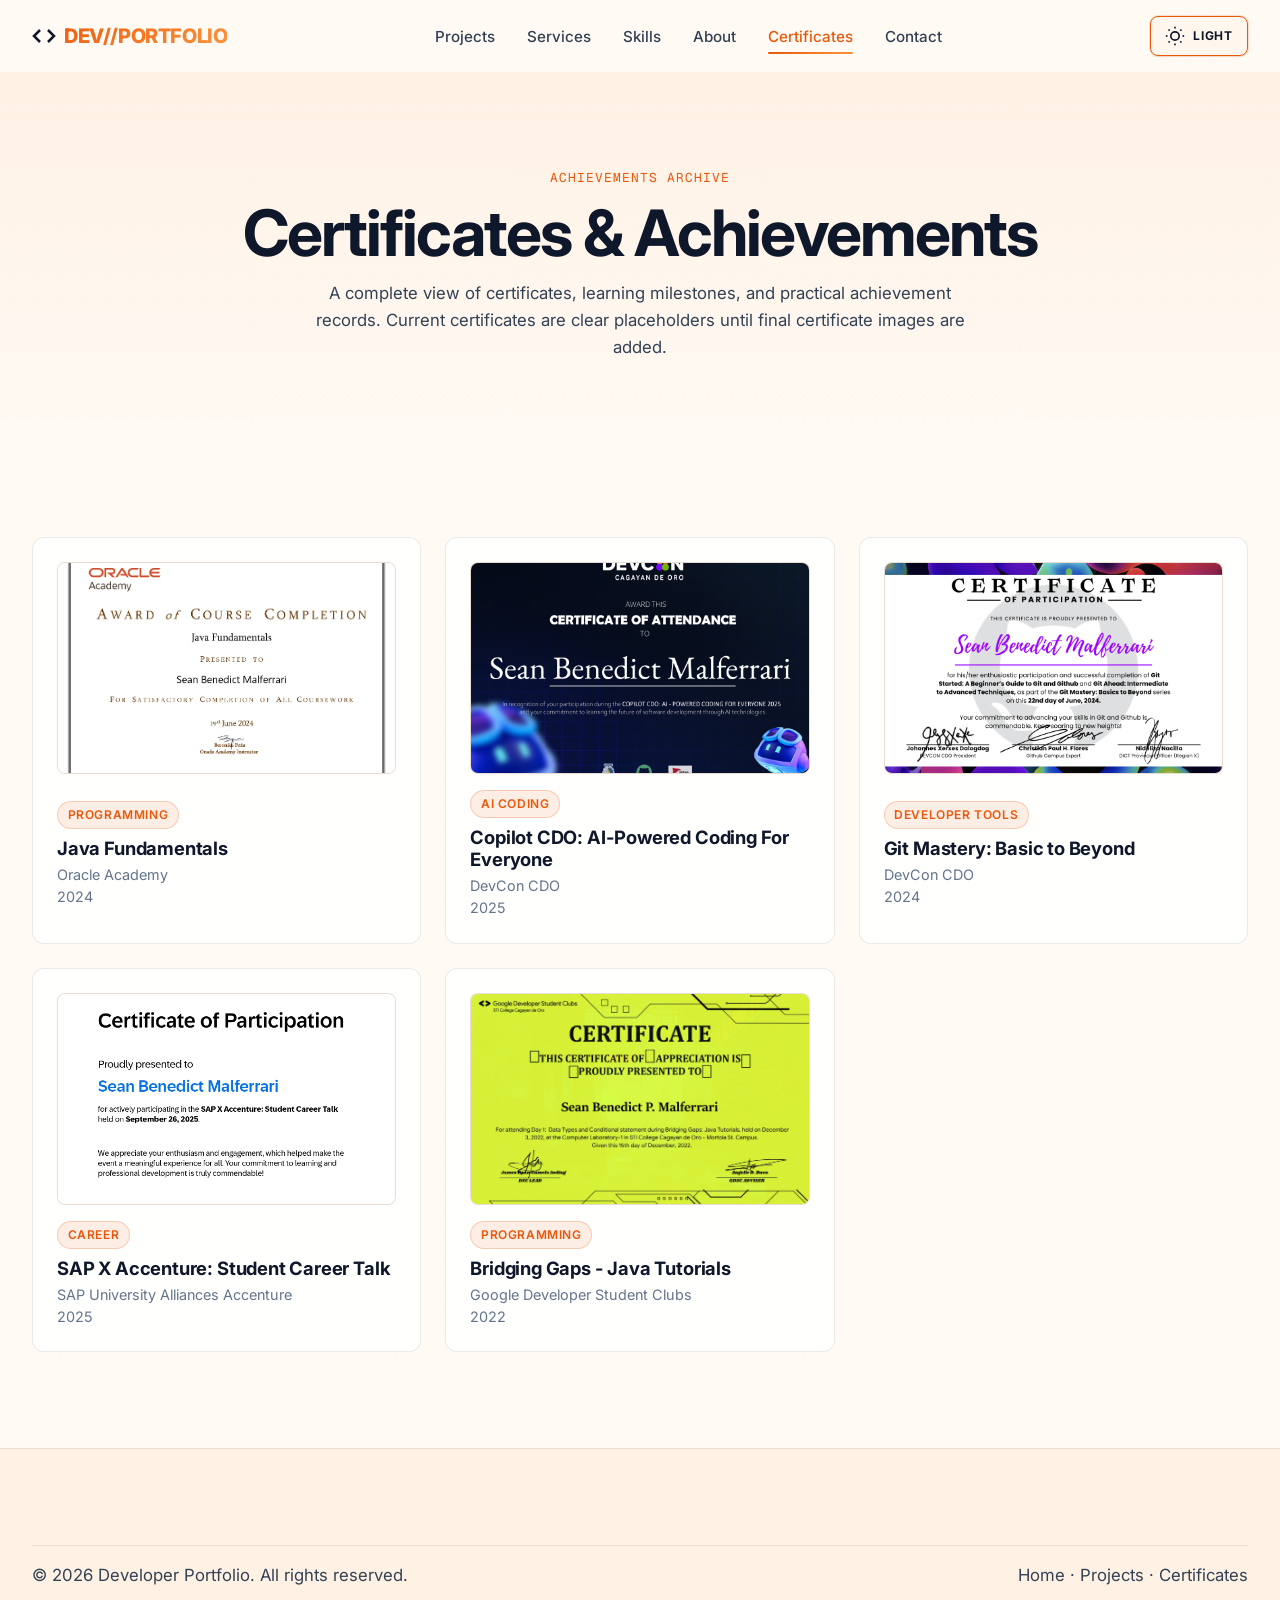
==== certificates.html @ 6ca3af42 "initial commit" ====
<!DOCTYPE html>
<html lang="en" data-theme="dark">

<head>
  <meta charset="UTF-8">
  <meta name="viewport" content="width=device-width, initial-scale=1.0">
  <title>Certificates | Developer Portfolio</title>
  <meta name="description"
    content="Certificates, achievements, and learning milestones for a practical systems-focused developer.">
  <link rel="preconnect" href="https://fonts.googleapis.com">
  <link rel="preconnect" href="https://fonts.gstatic.com" crossorigin>
  <link
    href="https://fonts.googleapis.com/css2?family=Geist+Mono:wght@100..900&family=Geist:wght@100..900&family=Inter:wght@100..900&display=swap"
    rel="stylesheet">
  <link rel="stylesheet" href="css/reset.css">
  <link rel="stylesheet" href="css/variables.css">
  <link rel="stylesheet" href="css/base.css">
  <link rel="stylesheet" href="css/layout.css">
  <link rel="stylesheet" href="css/components.css">
  <link rel="stylesheet" href="css/sections.css">
  <link rel="stylesheet" href="css/animations.css">
  <link rel="stylesheet" href="css/responsive.css">
</head>

<body>
  <header id="siteHeader" class="scrolled">
    <div class="container nav-wrapper">
      <a href="index.html#home" class="logo" aria-label="Developer Portfolio Home">
        <svg width="24" height="24" viewBox="0 0 24 24" fill="none" stroke="currentColor" stroke-width="2.5"
          aria-hidden="true">
          <polyline points="16 18 22 12 16 6"></polyline>
          <polyline points="8 6 2 12 8 18"></polyline>
        </svg>
        <span>DEV//PORTFOLIO</span>
      </a>
      <nav class="nav-menu" aria-label="Main Navigation">
        <ul class="nav-links">
          <li><a href="index.html#projects" class="nav-link">Projects</a></li>
          <li><a href="index.html#services" class="nav-link">Services</a></li>
          <li><a href="index.html#skills" class="nav-link">Skills</a></li>
          <li><a href="index.html#about" class="nav-link">About</a></li>
          <li><a href="certificates.html" class="nav-link active">Certificates</a></li>
          <li><a href="index.html#contact" class="nav-link">Contact</a></li>
        </ul>
      </nav>
      <div class="nav-actions">
        <button class="theme-toggle" id="themeToggler" type="button" aria-label="Toggle Theme">
          <svg class="moon-icon" width="20" height="20" viewBox="0 0 24 24" fill="none" stroke="currentColor"
            stroke-width="2" aria-hidden="true">
            <path d="M21 12.79A9 9 0 1 1 11.21 3 7 7 0 0 0 21 12.79z"></path>
          </svg>
          <svg class="sun-icon" width="20" height="20" viewBox="0 0 24 24" fill="none" stroke="currentColor"
            stroke-width="2" aria-hidden="true">
            <circle cx="12" cy="12" r="5"></circle>
            <line x1="12" y1="1" x2="12" y2="3"></line>
            <line x1="12" y1="21" x2="12" y2="23"></line>
            <line x1="4.22" y1="4.22" x2="5.64" y2="5.64"></line>
            <line x1="18.36" y1="18.36" x2="19.78" y2="19.78"></line>
            <line x1="1" y1="12" x2="3" y2="12"></line>
            <line x1="21" y1="12" x2="23" y2="12"></line>
            <line x1="4.22" y1="19.78" x2="5.64" y2="18.36"></line>
            <line x1="18.36" y1="4.22" x2="19.78" y2="5.64"></line>
          </svg>
          <span class="theme-toggle-text">Dark</span>
        </button>
        <button class="hamburger" type="button" aria-label="Toggle Mobile Menu" aria-expanded="false"
          aria-controls="mobileNavbar"><span></span><span></span><span></span></button>
      </div>
    </div>
  </header>

  <nav class="mobile-nav" id="mobileNavbar" aria-label="Mobile Navigation" aria-hidden="true">
    <a href="index.html#projects" class="nav-link">Projects</a>
    <a href="index.html#services" class="nav-link">Services</a>
    <a href="index.html#skills" class="nav-link">Skills</a>
    <a href="index.html#about" class="nav-link">About</a>
    <a href="certificates.html" class="nav-link">Certificates</a>
    <a href="index.html#contact" class="nav-link">Contact</a>
  </nav>

  <main>
    <section class="page-hero">
      <div class="container">
        <div class="section-heading reveal">
          <span class="section-kicker">Achievements Archive</span>
          <h1>Certificates &amp; Achievements</h1>
          <p class="section-lead">A complete view of certificates, learning milestones, and practical achievement
            records. Current certificates are clear placeholders until final certificate images are added.</p>
        </div>
      </div>
    </section>

    <section class="certificates-archive">
      <div class="container">
        <div class="certificate-grid" data-render="certificates">
          <article class="card certificate-card reveal" data-modal-title="Java Fundamentals"
            data-modal-details="Issuer: Oracle Academy | Year: 2024"
            data-modal-image="assets/images/certificates/java-fundamentals.jpg" tabindex="0">
            <img src="assets/images/certificates/java-fundamentals.jpg" alt="Java Fundamentals certificate placeholder"
              class="certificate-image">
            <div>
              <h3>Java Fundamentals</h3>
              <p>Oracle Academy</p><span>2024</span>
            </div>
          </article>
          <article class="card certificate-card reveal delay-1"
            data-modal-title="Copilot CDO: AI-Powered Coding For Everyone"
            data-modal-details="Issuer: DevCon CDO | Year: 2025"
            data-modal-image="assets/images/certificates/copilot-cdo-ai.png" tabindex="0">
            <img src="assets/images/certificates/copilot-cdo-ai.png"
              alt="Copilot CDO: AI-Powered Coding For Everyone certificate placeholder" class="certificate-image">
            <div>
              <h3>Copilot CDO: AI-Powered Coding For Everyone</h3>
              <p>DevCon CDO</p><span>2025</span>
            </div>
          </article>
          <article class="card certificate-card reveal delay-2" data-modal-title="Git Mastery: Basic to Beyond"
            data-modal-details="Issuer: DevCon CDO | Year: 2024"
            data-modal-image="assets/images/certificates/git-mastery.png" tabindex="0">
            <img src="assets/images/certificates/git-mastery.png"
              alt="Git Mastery: Basic to Beyond certificate placeholder" class="certificate-image">
            <div>
              <h3>Git Mastery: Basic to Beyond</h3>
              <p>DevCon CDO</p><span>2024</span>
            </div>
          </article>
          <article class="card certificate-card reveal delay-2" data-modal-title="SAP X Accenture: Student Career Talk"
            data-modal-details="Issuer: SAP University Alliances Accenture | Year: 2025"
            data-modal-image="assets/images/certificates/sap-x-accenture.jpg" tabindex="0">
            <img src="assets/images/certificates/sap-x-accenture.jpg"
              alt="SAP X Accenture: Student Career Talk placeholder" class="certificate-image">
            <div>
              <h3>SAP X Accenture: Student Career Talk</h3>
              <p>SAP University Alliances Accenture</p><span>2025</span>
            </div>
          </article>
          <article class="card certificate-card reveal delay-2" data-modal-title="Bridging Gaps - Java Tutorials"
            data-modal-details="Issuer: Google Developer Student Clubs | Year: 2022"
            data-modal-image="assets/images/certificates/bridging-gaps.jpg" tabindex="0">
            <img src="assets/images/certificates/bridging-gaps.jpg"
              alt="Bridging Gaps - Java Tutorials certificate placeholder" class="certificate-image">
            <div>
              <h3>Bridging Gaps - Java Tutorials</h3>
              <p>GDSC</p><span>2022</span>
            </div>
          </article>
        </div>
      </div>
    </section>
  </main>

  <footer id="siteFooter">
    <div class="container">
      <div class="footer-bottom">
        <p>&copy; 2026 Developer Portfolio. All rights reserved.</p>
        <p><a href="index.html#home">Home</a> · <a href="projects.html">Projects</a> · <a
            href="certificates.html">Certificates</a></p>
      </div>
    </div>
  </footer>

  <div class="certificate-modal" id="certificateModal" role="dialog" aria-modal="true"
    aria-labelledby="certificateModalTitle" aria-hidden="true">
    <div class="certificate-modal__backdrop" data-modal-close></div>
    <div class="certificate-modal__dialog" role="document">
      <button class="certificate-modal__close" type="button" aria-label="Close certificate preview"
        data-modal-close>&times;</button>
      <img src="" alt="" class="certificate-modal__image" id="certificateModalImage">
      <div class="certificate-modal__content">
        <h2 id="certificateModalTitle">Certificate</h2>
        <p id="certificateModalDetails"></p>
      </div>
    </div>
  </div>

  <script src="js/theme.js"></script>
  <script src="js/navigation.js"></script>
  <script src="js/portfolio-data.js"></script>
  <script src="js/render-content.js"></script>
  <script src="js/animations.js"></script>
  <script src="js/modal.js"></script>
  <script src="js/projects.js"></script>
  <script src="js/main.js"></script>
</body>

</html>
---- css/variables.css ----
/* Design Tokens and Theme Variables */

:root {
  /* Font Families */
  --font-sans: 'Inter', system-ui, -apple-system, BlinkMacSystemFont, 'Segoe UI', Roboto, Oxygen, Ubuntu, Cantarell, sans-serif;
  --font-mono: 'Geist Mono', 'Fira Code', 'Courier New', Courier, monospace;

  /* Spacing Scale */
  --space-2xs: 0.25rem;  /* 4px */
  --space-xs: 0.5rem;    /* 8px */
  --space-sm: 0.75rem;   /* 12px */
  --space-md: 1rem;      /* 16px */
  --space-lg: 1.5rem;    /* 24px */
  --space-xl: 2rem;      /* 32px */
  --space-2xl: 3rem;     /* 48px */
  --space-3xl: 4.5rem;    /* 72px */
  --space-4xl: 6rem;     /* 96px */

  /* Border Radii */
  --radius-xs: 4px;
  --radius-sm: 8px;
  --radius-md: 12px;
  --radius-lg: 16px;
  --radius-xl: 24px;
  --radius-full: 9999px;

  /* Transitions */
  --transition-fast: 0.15s cubic-bezier(0.4, 0, 0.2, 1);
  --transition-normal: 0.25s cubic-bezier(0.4, 0, 0.2, 1);
  --transition-slow: 0.4s cubic-bezier(0.4, 0, 0.2, 1);
  --transition-bounce: 0.4s cubic-bezier(0.175, 0.885, 0.32, 1.275);

  /* Shared (Theme-Independent) Colors */
  --status-completed: #10b981;
  --status-progress: #f59e0b;
  --status-experimental: #8b5cf6;
  --status-case-study: #3b82f6;

  /* Shadows (Dark Default placeholders, updated below) */
  --shadow-sm: 0 1px 2px 0 rgba(0, 0, 0, 0.05);
  --shadow-md: 0 4px 6px -1px rgba(0, 0, 0, 0.1), 0 2px 4px -1px rgba(0, 0, 0, 0.06);
  --shadow-lg: 0 10px 15px -3px rgba(0, 0, 0, 0.1), 0 4px 6px -2px rgba(0, 0, 0, 0.05);
  --shadow-inset: inset 0 2px 4px 0 rgba(0, 0, 0, 0.06);
}

/* DARK THEME (Default) */
[data-theme="dark"], :root:not([data-theme="light"]) {
  --bg-primary: #08050f;
  --bg-secondary: #120b1f;
  --bg-surface: rgba(24, 16, 39, 0.62);
  --bg-surface-solid: #161023;
  --bg-surface-hover: rgba(37, 22, 58, 0.86);
  --surface-hover: rgba(37, 22, 58, 0.86);
  --surface-card: rgba(20, 13, 34, 0.82);
  
  --text-primary: #f8f5ff;
  --text-secondary: #d1c4f3;
  --text-muted: #a99dc9;
  
  --accent-primary: #c084fc;
  --accent-secondary: #7c3aed;
  --accent-gradient: linear-gradient(135deg, #c084fc 0%, #7c3aed 100%);
  --accent-gradient-glow: linear-gradient(135deg, rgba(192, 132, 252, 0.18) 0%, rgba(124, 58, 237, 0.18) 100%);
  
  --border-color: rgba(255, 255, 255, 0.08);
  --border-color-hover: rgba(255, 255, 255, 0.18);
  
  --glass-bg: rgba(20, 13, 34, 0.82);
  --glass-border: rgba(255, 255, 255, 0.08);
  --glass-backdrop: blur(16px);
  
  --shadow-neon: 0 0 24px rgba(192, 132, 252, 0.16);
  --bg-grid: rgba(192, 132, 252, 0.04);
}

/* LIGHT THEME */
[data-theme="light"] {
  --bg-primary: #fffaf4;
  --bg-secondary: #fff1e4;
  --bg-surface: rgba(255, 255, 255, 0.78);
  --bg-surface-solid: #ffffff;
  --bg-surface-hover: rgba(255, 247, 237, 0.95);
  --surface-hover: rgba(255, 247, 237, 0.95);
  --surface-card: rgba(255, 255, 255, 0.9);
  
  --text-primary: #0f172a;
  --text-secondary: #334155;
  --text-muted: #64748b;
  
  --accent-primary: #ea580c;
  --accent-secondary: #fb923c;
  --accent-gradient: linear-gradient(135deg, #ea580c 0%, #fb923c 100%);
  --accent-gradient-glow: linear-gradient(135deg, rgba(234, 88, 12, 0.12) 0%, rgba(251, 146, 60, 0.12) 100%);
  
  --border-color: rgba(15, 23, 42, 0.09);
  --border-color-hover: rgba(15, 23, 42, 0.18);
  
  --glass-bg: rgba(255, 255, 255, 0.9);
  --glass-border: rgba(15, 23, 42, 0.09);
  --glass-backdrop: blur(16px);
  
  --shadow-neon: 0 0 20px rgba(234, 88, 12, 0.1);
  --bg-grid: rgba(234, 88, 12, 0.035);
}
---- css/base.css ----
/* Base Typography and Body Styles */

body {
  font-family: var(--font-sans);
  background-color: var(--bg-primary);
  color: var(--text-primary);
  font-size: 1rem;
  font-weight: 400;
  transition: background-color var(--transition-normal), color var(--transition-normal);
  position: relative;
  background-image: 
    radial-gradient(var(--bg-grid) 1px, transparent 1px);
  background-size: 24px 24px;
}

/* Background Blur blobs */
.blur-glow-container {
  position: absolute;
  top: 0;
  left: 0;
  right: 0;
  bottom: 0;
  overflow: hidden;
  z-index: -1;
  pointer-events: none;
}

.blur-glow {
  position: absolute;
  border-radius: var(--radius-full);
  filter: blur(100px);
  opacity: 0.5;
  mix-blend-mode: plus-lighter;
  pointer-events: none;
}

[data-theme="light"] .blur-glow {
  mix-blend-mode: multiply;
  opacity: 0.25;
}

.blur-glow-1 {
  width: 40vw;
  height: 40vw;
  background: var(--accent-gradient);
  top: -10%;
  left: 20%;
}

.blur-glow-2 {
  width: 30vw;
  height: 30vw;
  background: var(--accent-secondary);
  top: 40%;
  right: 10%;
  opacity: 0.3;
}

/* Typography Selection */
::selection {
  background-color: rgba(6, 182, 212, 0.25);
  color: var(--text-primary);
}

[data-theme="light"] ::selection {
  background-color: rgba(8, 145, 178, 0.15);
}

/* Typography Hierarchy */
h1, h2, h3, h4, h5, h6 {
  font-family: var(--font-sans);
  color: var(--text-primary);
  font-weight: 700;
  line-height: 1.2;
}

h1 {
  font-size: clamp(2.5rem, 5vw, 4rem);
  letter-spacing: -0.03em;
}

h2 {
  font-size: clamp(1.8rem, 4vw, 2.5rem);
  letter-spacing: -0.02em;
  margin-bottom: var(--space-md);
}

h3 {
  font-size: clamp(1.4rem, 3vw, 1.8rem);
  letter-spacing: -0.01em;
}

h4 {
  font-size: 1.25rem;
}

p {
  color: var(--text-secondary);
  line-height: 1.6;
  font-size: 1.05rem;
}

/* Code typography styling */
code, pre {
  font-family: var(--font-mono);
  font-size: 0.9em;
}

/* Custom Scrollbar Styles */
::-webkit-scrollbar {
  width: 8px;
  height: 8px;
}

::-webkit-scrollbar-track {
  background: var(--bg-primary);
}

::-webkit-scrollbar-thumb {
  background: var(--border-color);
  border-radius: var(--radius-full);
}

::-webkit-scrollbar-thumb:hover {
  background: var(--border-color-hover);
}

/* Focus and Outline helper */
a:focus-visible,
button:focus-visible,
input:focus-visible,
textarea:focus-visible {
  outline: 2px solid var(--accent-primary);
  outline-offset: 4px;
}

/* Accessibility hidden helper */
.sr-only {
  position: absolute;
  width: 1px;
  height: 1px;
  padding: 0;
  margin: -1px;
  overflow: hidden;
  clip: rect(0, 0, 0, 0);
  white-space: nowrap;
  border: 0;
}
---- css/layout.css ----
/* Layout and Structure */

.container {
  width: 100%;
  max-width: 1280px;
  margin-left: auto;
  margin-right: auto;
  padding-left: var(--space-md);
  padding-right: var(--space-md);
}

section {
  padding: var(--space-3xl) 0;
  position: relative;
}

main {
  padding-top: 4.5rem;
}

section[id] {
  scroll-margin-top: 6.5rem;
}

@media (min-width: 768px) {
  .container {
    padding-left: var(--space-xl);
    padding-right: var(--space-xl);
  }
  section {
    padding: var(--space-4xl) 0;
  }
}

/* Header & Navigation */
header {
  position: fixed;
  top: 0;
  left: 0;
  width: 100%;
  z-index: 100;
  border-bottom: 1px solid transparent;
  transition: background-color var(--transition-normal), border-color var(--transition-normal), backdrop-filter var(--transition-normal);
}

header.scrolled {
  background-color: var(--glass-bg);
  border-color: var(--glass-border);
  backdrop-filter: var(--glass-backdrop);
}

body.no-scroll {
  overflow: hidden;
}

.nav-wrapper {
  display: flex;
  justify-content: space-between;
  align-items: center;
  height: 4.5rem;
}

.logo {
  font-family: var(--font-sans);
  font-weight: 800;
  font-size: 1.25rem;
  letter-spacing: -0.02em;
  background: var(--accent-gradient);
  -webkit-background-clip: text;
  -webkit-text-fill-color: transparent;
  display: flex;
  align-items: center;
  gap: var(--space-xs);
}

.nav-menu {
  display: none;
}

.nav-links {
  display: flex;
  align-items: center;
  gap: var(--space-xl);
}

.nav-link {
  font-size: 0.95rem;
  font-weight: 500;
  color: var(--text-secondary);
  transition: color var(--transition-fast);
  position: relative;
  padding: var(--space-xs) 0;
}

.nav-link:hover {
  color: var(--text-primary);
}

.nav-link.active {
  color: var(--accent-primary);
}

.nav-link.active::after {
  content: '';
  position: absolute;
  bottom: 0;
  left: 0;
  width: 100%;
  height: 2px;
  background: var(--accent-gradient);
  border-radius: var(--radius-full);
}

/* Nav Actions (Theme + Mobile Hamburger) */
.nav-actions {
  display: flex;
  align-items: center;
  gap: var(--space-md);
}

/* Mobile Menu Toggle Button */
.hamburger {
  display: flex;
  flex-direction: column;
  justify-content: space-between;
  width: 1.5rem;
  height: 1.1rem;
  cursor: pointer;
  z-index: 101;
}

.hamburger span {
  width: 100%;
  height: 2px;
  background-color: var(--text-primary);
  border-radius: var(--radius-full);
  transition: transform var(--transition-normal), opacity var(--transition-normal);
}

.hamburger.open span:nth-child(1) {
  transform: translateY(6px) rotate(45deg);
}

.hamburger.open span:nth-child(2) {
  opacity: 0;
}

.hamburger.open span:nth-child(3) {
  transform: translateY(-6px) rotate(-45deg);
}

/* Mobile Nav Overlay */
.mobile-nav {
  position: fixed;
  inset: 0;
  width: 100%;
  height: 100vh;
  background-color: var(--bg-primary);
  z-index: 99;
  display: flex;
  flex-direction: column;
  justify-content: flex-start;
  align-items: center;
  gap: var(--space-xl);
  transform: translateX(100%);
  opacity: 0;
  visibility: hidden;
  pointer-events: none;
  transition: transform var(--transition-normal), opacity var(--transition-normal), visibility 0s linear var(--transition-normal);
  padding: calc(4.5rem + env(safe-area-inset-top)) var(--space-2xl) var(--space-2xl);
  overflow-y: auto;
  overscroll-behavior: contain;
  backdrop-filter: var(--glass-backdrop);
}

.mobile-nav.open {
  transform: translateX(0);
  opacity: 1;
  visibility: visible;
  pointer-events: auto;
  transition: transform var(--transition-normal), opacity var(--transition-normal), visibility 0s;
}

.mobile-nav .nav-link {
  font-size: 1.5rem;
  font-weight: 600;
  padding: var(--space-sm) 0;
  width: min(100%, 18rem);
  text-align: center;
  border-bottom: 1px solid var(--border-color);
}

@media (min-width: 768px) {
  .nav-menu {
    display: block;
  }
  .hamburger {
    display: none;
  }
  .mobile-nav {
    display: none;
  }
}

/* Footer layout */
footer {
  border-top: 1px solid var(--border-color);
  padding: var(--space-2xl) 0;
  background-color: var(--bg-secondary);
}

.footer-grid {
  display: grid;
  grid-template-columns: 1fr;
  gap: var(--space-2xl);
}

.footer-info {
  display: flex;
  flex-direction: column;
  gap: var(--space-md);
}

.footer-links-group {
  display: grid;
  grid-template-columns: repeat(2, 1fr);
  gap: var(--space-xl);
}

.footer-col h4 {
  margin-bottom: var(--space-md);
  font-size: 0.9rem;
  text-transform: uppercase;
  letter-spacing: 0.05em;
  color: var(--text-muted);
}

.footer-col ul {
  display: flex;
  flex-direction: column;
  gap: var(--space-sm);
}

.footer-col a {
  color: var(--text-secondary);
  transition: color var(--transition-fast);
}

.footer-col a:hover {
  color: var(--text-primary);
}

.footer-bottom {
  margin-top: var(--space-2xl);
  padding-top: var(--space-md);
  border-top: 1px solid var(--border-color);
  display: flex;
  flex-direction: column;
  gap: var(--space-md);
  align-items: center;
  justify-content: space-between;
  color: var(--text-muted);
  font-size: 0.9rem;
}

@media (min-width: 768px) {
  .footer-grid {
    grid-template-columns: 1.5fr 2fr;
  }
  .footer-links-group {
    grid-template-columns: repeat(3, 1fr);
  }
  .footer-bottom {
    flex-direction: row;
  }
}

/* Bento Grid */
.bento-grid {
  display: grid;
  grid-template-columns: 1fr;
  gap: var(--space-md);
}

@media (min-width: 768px) {
  .bento-grid {
    grid-template-columns: repeat(2, 1fr);
    gap: var(--space-lg);
  }
  .bento-grid-3 {
    grid-template-columns: repeat(3, 1fr);
  }
}

@media (min-width: 1024px) {
  .bento-grid-wide {
    grid-template-columns: repeat(3, 1fr);
  }
  .bento-span-2 {
    grid-column: span 2;
  }
  .bento-span-3 {
    grid-column: span 3;
  }
  .bento-row-span-2 {
    grid-row: span 2;
  }
}
---- css/components.css ----
/* Component Library Styles */

/* 1. Buttons & Toggles */
.btn {
  display: inline-flex;
  align-items: center;
  justify-content: center;
  gap: var(--space-xs);
  padding: 0.75rem 1.5rem;
  border-radius: var(--radius-sm);
  font-weight: 500;
  font-size: 0.95rem;
  cursor: pointer;
  transition: all var(--transition-normal);
  user-select: none;
}

.btn-primary {
  background: var(--accent-gradient);
  color: #ffffff;
  border: 1px solid transparent;
  box-shadow: var(--shadow-sm);
}

.btn-primary:hover {
  transform: translateY(-2px);
  box-shadow: var(--shadow-neon);
  opacity: 0.95;
}

.btn-secondary {
  background-color: var(--bg-surface);
  color: var(--text-primary);
  border: 1px solid var(--border-color);
  backdrop-filter: var(--glass-backdrop);
}

.btn-secondary:hover {
  background-color: var(--bg-surface-hover);
  border-color: var(--border-color-hover);
  transform: translateY(-2px);
}

.btn-outline {
  background-color: transparent;
  color: var(--text-primary);
  border: 1px solid var(--border-color);
}

.btn-outline:hover {
  border-color: var(--accent-primary);
  color: var(--accent-primary);
}

.btn-icon {
  width: 2.5rem;
  height: 2.5rem;
  padding: 0;
  border-radius: var(--radius-sm);
  display: flex;
  align-items: center;
  justify-content: center;
  color: var(--text-secondary);
  border: 1px solid var(--border-color);
  background-color: var(--bg-surface);
  transition: all var(--transition-normal);
}

.btn-icon:hover {
  color: var(--text-primary);
  border-color: var(--border-color-hover);
  transform: translateY(-2px);
}

/* Theme Toggle Slider style */
.theme-toggle {
  cursor: pointer;
  min-width: 2.5rem;
  min-height: 2.5rem;
  padding: 0 0.85rem;
  display: flex;
  align-items: center;
  justify-content: center;
  gap: var(--space-xs);
  border-radius: var(--radius-sm);
  background-color: var(--bg-surface);
  border: 1px solid var(--border-color);
  transition: all var(--transition-normal);
  color: var(--text-secondary);
}

.theme-toggle:hover {
  color: var(--text-primary);
  border-color: var(--border-color-hover);
  transform: translateY(-2px);
}

.theme-toggle[data-theme="dark"],
.theme-toggle[data-theme="light"] {
  color: var(--text-primary);
  border-color: var(--accent-primary);
  background-color: var(--bg-surface-hover);
  box-shadow: 0 0 0 1px var(--border-color), var(--shadow-sm);
}

.theme-toggle[data-theme="dark"] {
  box-shadow: 0 0 0 1px rgba(192, 132, 252, 0.24), var(--shadow-sm);
}

.theme-toggle[data-theme="light"] {
  box-shadow: 0 0 0 1px rgba(234, 88, 12, 0.18), var(--shadow-sm);
}

.theme-toggle .moon-icon,
.theme-toggle .sun-icon {
  flex: 0 0 auto;
}

.theme-toggle .sun-icon {
  display: none;
}

.theme-toggle-text {
  font-size: 0.75rem;
  font-weight: 700;
  letter-spacing: 0.08em;
  text-transform: uppercase;
  line-height: 1;
  white-space: nowrap;
}

[data-theme="light"] .theme-toggle .moon-icon {
  display: none;
}

[data-theme="light"] .theme-toggle .sun-icon {
  display: block;
}

/* 2. Tags & Badges */
.badge {
  display: inline-flex;
  align-items: center;
  gap: var(--space-2xs);
  padding: 0.25rem 0.6rem;
  border-radius: var(--radius-full);
  font-size: 0.75rem;
  font-weight: 600;
  text-transform: uppercase;
  letter-spacing: 0.05em;
}

.badge-completed {
  background-color: rgba(16, 185, 129, 0.1);
  color: var(--status-completed);
  border: 1px solid rgba(16, 185, 129, 0.2);
}

.badge-progress {
  background-color: rgba(245, 158, 11, 0.1);
  color: var(--status-progress);
  border: 1px solid rgba(245, 158, 11, 0.2);
}

.badge-experimental {
  background-color: rgba(139, 92, 246, 0.1);
  color: var(--status-experimental);
  border: 1px solid rgba(139, 92, 246, 0.2);
}

.badge-casestudy {
  background-color: rgba(59, 130, 246, 0.1);
  color: var(--status-case-study);
  border: 1px solid rgba(59, 130, 246, 0.2);
}

.badge-case-study {
  background-color: rgba(59, 130, 246, 0.1);
  color: var(--status-case-study);
  border: 1px solid rgba(59, 130, 246, 0.2);
}

.badge-category {
  background-color: color-mix(in srgb, var(--accent-primary) 10%, transparent);
  color: var(--accent-primary);
  border: 1px solid color-mix(in srgb, var(--accent-primary) 24%, transparent);
}

/* Tech tag styling */
.tech-tag {
  display: inline-block;
  padding: 0.2rem 0.5rem;
  border-radius: var(--radius-xs);
  background-color: var(--bg-secondary);
  border: 1px solid var(--border-color);
  font-family: var(--font-mono);
  font-size: 0.75rem;
  color: var(--text-secondary);
}

/* 3. Cards */
/* Glassmorphism Card System */
.card {
  background-color: var(--surface-card);
  border: 1px solid var(--glass-border);
  border-radius: var(--radius-md);
  padding: var(--space-lg);
  backdrop-filter: var(--glass-backdrop);
  transition: border-color var(--transition-normal), transform var(--transition-normal), box-shadow var(--transition-normal);
  overflow: hidden;
}

.card:hover {
  border-color: var(--border-color-hover);
  transform: translateY(-4px);
  box-shadow: var(--shadow-md);
}

/* Project Cards */
.project-card {
  display: flex;
  flex-direction: column;
  height: 100%;
  gap: var(--space-md);
  min-width: 0;
}

.project-image-wrapper {
  position: relative;
  width: 100%;
  aspect-ratio: 16/9;
  border-radius: var(--radius-sm);
  overflow: hidden;
  border: 1px solid var(--border-color);
  background-color: var(--bg-secondary);
}

.project-image {
  width: 100%;
  height: 100%;
  object-fit: cover;
  transition: transform var(--transition-slow);
  display: block;
}

.project-card:hover .project-image {
  transform: scale(1.055);
}

.project-card:focus-within {
  border-color: var(--accent-primary);
  box-shadow: var(--shadow-neon);
}

.project-badges {
  position: absolute;
  top: var(--space-xs);
  left: var(--space-xs);
  right: var(--space-xs);
  display: flex;
  flex-wrap: wrap;
  gap: var(--space-2xs);
  z-index: 2;
}

.project-content {
  display: flex;
  flex-direction: column;
  flex-grow: 1;
  min-width: 0;
}

.project-title {
  font-size: 1.25rem;
  margin-bottom: var(--space-xs);
  transition: color var(--transition-fast);
}

.project-card:hover .project-title {
  color: var(--accent-primary);
}

.project-desc {
  font-size: 0.95rem;
  color: var(--text-secondary);
  margin-bottom: var(--space-md);
  flex-grow: 1;
  overflow-wrap: anywhere;
}

.project-tech {
  display: flex;
  flex-wrap: wrap;
  gap: var(--space-xs);
  margin-bottom: var(--space-lg);
}

.project-actions {
  display: flex;
  flex-wrap: wrap;
  gap: var(--space-sm);
  margin-top: auto;
}

.project-actions .btn {
  flex: 1 1 8.5rem;
  padding: 0.55rem 1rem;
  font-size: 0.85rem;
  min-width: 0;
}

/* Service Cards */
.service-card {
  text-align: left;
  display: flex;
  flex-direction: column;
  gap: var(--space-md);
  min-height: 100%;
}

.service-icon-box {
  width: 3.5rem;
  height: 3.5rem;
  border-radius: var(--radius-md);
  background: var(--accent-gradient-glow);
  border: 1px solid var(--border-color);
  display: flex;
  align-items: center;
  justify-content: center;
  color: var(--accent-primary);
  margin-bottom: var(--space-xs);
  transition: transform var(--transition-bounce);
}

.service-card:hover .service-icon-box {
  transform: scale(1.1) rotate(5deg);
}

.service-title {
  font-size: 1.3rem;
  color: var(--text-primary);
}

.service-desc {
  font-size: 0.95rem;
  color: var(--text-secondary);
}

/* Skills Category Layout */
.skills-category {
  display: flex;
  flex-direction: column;
  height: 100%;
}

.stack-grid,
.services-grid,
.project-bento-grid,
.about-layout,
.journey-layout,
.contact-layout {
  display: grid;
  gap: var(--space-lg);
}

.project-bento-grid {
  grid-template-columns: 1fr;
}

.stack-grid,
.services-grid {
  grid-template-columns: repeat(auto-fit, minmax(220px, 1fr));
}

.hero-layout,
.about-layout,
.journey-layout,
.contact-layout {
  grid-template-columns: 1fr;
  align-items: center;
}

.hero-layout {
  display: grid;
  gap: var(--space-2xl);
}

.hero-copy,
.about-copy,
.contact-copy {
  display: flex;
  flex-direction: column;
  gap: var(--space-lg);
}

.section-kicker {
  font-family: var(--font-mono);
  font-size: 0.8rem;
  text-transform: uppercase;
  letter-spacing: 0.08em;
  color: var(--accent-primary);
}

.section-lead {
  max-width: 62ch;
}

.hero-actions,
.social-links,
.project-tech,
.project-actions,
.about-stats,
.contact-methods,
.education-grid,
.stack-list {
  display: flex;
  flex-wrap: wrap;
  gap: var(--space-sm);
}

.hero-actions .btn,
.project-actions .btn {
  white-space: nowrap;
}

.social-links {
  align-items: center;
}

.social-link {
  min-width: 3rem;
  min-height: 3rem;
  padding: 0.75rem 1rem;
  border-radius: var(--radius-full);
  display: inline-flex;
  align-items: center;
  gap: var(--space-xs);
  background-color: var(--bg-surface);
  border: 1px solid var(--border-color);
  color: var(--text-primary);
  transition: transform var(--transition-normal), border-color var(--transition-normal), background-color var(--transition-normal);
}

.social-link:hover {
  transform: translateY(-2px);
  border-color: var(--border-color-hover);
  background-color: var(--bg-surface-hover);
}

.social-link svg {
  width: 1rem;
  height: 1rem;
}

.hero-visual,
.about-media {
  min-width: 0;
}

.portrait-card,
.about-media .card {
  padding: 0;
  overflow: hidden;
}

.portrait-image,
.about-image,
.project-media-image {
  width: 100%;
  height: 100%;
  display: block;
  object-fit: cover;
  transition: transform var(--transition-slow);
}

.portrait-card:hover .portrait-image,
.about-media:hover .about-image,
.project-card:hover .project-media-image {
  transform: scale(1.03);
}

.portrait-copy {
  padding: var(--space-lg);
  display: grid;
  gap: var(--space-sm);
}

.portrait-meta {
  display: inline-flex;
  align-items: center;
  gap: var(--space-xs);
  font-size: 0.85rem;
  color: var(--text-muted);
}

.project-meta {
  display: flex;
  flex-wrap: wrap;
  gap: var(--space-xs);
  align-items: center;
}

.project-meta .badge {
  align-self: flex-start;
}

.project-stack {
  display: flex;
  flex-wrap: wrap;
  gap: var(--space-xs);
}

.project-stack .tech-tag {
  background-color: color-mix(in srgb, var(--bg-secondary) 70%, transparent);
}

.section-grid {
  display: grid;
  gap: var(--space-xl);
}

.about-layout {
  grid-template-columns: 1fr;
}

.about-stats {
  display: grid;
  grid-template-columns: repeat(2, minmax(0, 1fr));
}

.stat-card {
  text-align: center;
  padding: var(--space-md);
}

.about-media .card,
.journey-card,
.education-card,
.contact-panel,
.contact-form-panel {
  height: 100%;
}

.journey-layout {
  align-items: start;
}

.education-grid {
  flex-direction: column;
}

.education-card {
  padding: var(--space-lg);
}

.education-card .card {
  height: 100%;
}

.contact-layout {
  align-items: start;
}

.contact-methods {
  flex-direction: column;
}

.contact-method {
  display: flex;
  align-items: center;
  gap: var(--space-md);
  padding: var(--space-md);
  border-radius: var(--radius-md);
  background-color: var(--bg-surface);
  border: 1px solid var(--border-color);
}

.contact-method .btn-icon {
  flex: 0 0 auto;
}

.contact-method-label {
  font-size: 0.8rem;
  text-transform: uppercase;
  letter-spacing: 0.08em;
  color: var(--text-muted);
}

.contact-method-value {
  color: var(--text-primary);
  font-weight: 600;
}

.skills-category h3 {
  font-size: 1.15rem;
  margin-bottom: var(--space-md);
  color: var(--text-primary);
  border-bottom: 1px solid var(--border-color);
  padding-bottom: var(--space-xs);
}

.skills-chips {
  display: flex;
  flex-wrap: wrap;
  align-items: center;
  align-content: flex-start;
  gap: var(--space-xs);
  width: 100%;
}

.skill-chip {
  display: inline-flex;
  align-items: center;
  justify-content: flex-start;
  gap: var(--space-xs);
  flex: 0 1 auto;
  min-height: 2.75rem;
  height: 2.75rem;
  padding: 0.5rem 0.9rem;
  border-radius: var(--radius-sm);
  background-color: transparent;
  border: 1px solid var(--border-color);
  font-size: 0.9rem;
  line-height: 1;
  color: #ffffff;
  white-space: nowrap;
  transition:
    color var(--transition-normal),
    border-color var(--transition-normal),
    background-color var(--transition-normal),
    box-shadow var(--transition-normal),
    transform var(--transition-normal);
}

.skill-chip:hover {
  background-color: transparent;
  border-color: var(--accent-primary);
  transform: translateY(-2px);
  box-shadow: var(--shadow-neon);
}

.skill-chip svg,
.skill-chip .skill-icon,
.skill-chip object {
  width: 1.1rem;
  height: 1.1rem;
  flex: 0 0 auto;
  color: currentColor;
  background: transparent;
  transition:
    color var(--transition-normal),
    filter var(--transition-normal),
    opacity var(--transition-normal),
    transform var(--transition-normal);
}

.skill-chip .skill-icon {
  display: block;
  fill: currentColor;
  stroke: none;
}

.skill-chip object {
  display: block;
  pointer-events: none;
  filter: var(--skill-icon-filter);
}

.skill-chip object[data-icon-hydrated="true"] {
  display: none;
}

[data-theme="light"] .skill-chip {
  color: #000000;
  --skill-icon-filter: brightness(0);
}

[data-theme="dark"] .skill-chip,
:root:not([data-theme="light"]) .skill-chip {
  color: #ffffff;
  --skill-icon-filter: brightness(0) invert(1);
}

/* Experience Visual Timeline */
.timeline {
  position: relative;
  max-width: 800px;
  margin: 0 auto;
  padding: var(--space-xl) 0;
}

.timeline::before {
  content: '';
  position: absolute;
  top: 0;
  left: 1rem;
  height: 100%;
  width: 2px;
  background-color: var(--border-color);
}

@media (min-width: 768px) {
  .timeline::before {
    left: 50%;
    transform: translateX(-50%);
  }
}

.timeline-item {
  position: relative;
  margin-bottom: var(--space-2xl);
  padding-left: 2.5rem;
}

.timeline-item:last-child {
  margin-bottom: 0;
}

@media (min-width: 768px) {
  .timeline-item {
    width: 50%;
    padding-left: 0;
    padding-right: 0;
  }
  .timeline-item-left {
    padding-right: 2.5rem;
    margin-left: 0;
    text-align: right;
  }
  .timeline-item-right {
    padding-left: 2.5rem;
    margin-left: auto;
    text-align: left;
  }
}

.timeline-marker {
  position: absolute;
  top: 0.25rem;
  left: 0.5rem;
  width: 1.25rem;
  height: 1.25rem;
  border-radius: var(--radius-full);
  background-color: var(--bg-primary);
  border: 3px solid var(--accent-primary);
  z-index: 10;
  transition: background-color var(--transition-normal);
}

.timeline-item:hover .timeline-marker {
  background-color: var(--accent-primary);
}

@media (min-width: 768px) {
  .timeline-marker {
    left: auto;
    right: -0.625rem;
  }
  .timeline-item-right .timeline-marker {
    left: -0.625rem;
    right: auto;
  }
}

.timeline-card {
  padding: var(--space-lg);
  border-radius: var(--radius-md);
  background-color: var(--surface-card);
  border: 1px solid var(--border-color);
  backdrop-filter: var(--glass-backdrop);
  transition: all var(--transition-normal);
}

.timeline-card:hover {
  border-color: var(--border-color-hover);
  transform: translateY(-2px);
}

.timeline-date {
  font-family: var(--font-mono);
  font-size: 0.85rem;
  font-weight: 600;
  color: var(--accent-primary);
  margin-bottom: var(--space-xs);
}

.timeline-title {
  font-size: 1.15rem;
  margin-bottom: var(--space-2xs);
}

.timeline-org {
  font-size: 0.95rem;
  font-weight: 500;
  color: var(--text-secondary);
  margin-bottom: var(--space-sm);
}

.timeline-desc {
  font-size: 0.9rem;
  text-align: justify;
  color: var(--text-muted); 
}

/* 4. Form Controls */
.contact-form {
  display: grid;
  grid-template-columns: 1fr;
  gap: var(--space-md);
}

.form-group {
  display: flex;
  flex-direction: column;
  gap: var(--space-2xs);
}

.form-group label {
  font-size: 0.85rem;
  font-weight: 600;
  color: var(--text-secondary);
  text-transform: uppercase;
  letter-spacing: 0.05em;
}

.form-control {
  width: 100%;
  padding: 0.85rem 1rem;
  border-radius: var(--radius-sm);
  background-color: var(--bg-secondary);
  border: 1px solid var(--border-color);
  color: var(--text-primary);
  font-size: 0.95rem;
  transition: all var(--transition-normal);
}

.form-control:focus {
  border-color: var(--accent-primary);
  background-color: var(--bg-surface);
  box-shadow: var(--shadow-neon);
}

.form-control::placeholder {
  color: var(--text-muted);
}

textarea.form-control {
  min-height: 8.5rem;
  resize: vertical;
}

textarea.form-control {
  min-height: 120px;
  resize: vertical;
}

/* Marquee / Expertise strip */
.marquee-container {
  overflow: hidden;
  width: 100%;
  background-color: var(--bg-secondary);
  border-top: 1px solid var(--border-color);
  border-bottom: 1px solid var(--border-color);
  padding: var(--space-md) 0;
  position: relative;
  white-space: nowrap;
}

.marquee-container::before,
.marquee-container::after {
  content: '';
  position: absolute;
  top: 0;
  width: 150px;
  height: 100%;
  z-index: 2;
  pointer-events: none;
}

.marquee-container::before {
  left: 0;
  background: linear-gradient(to right, var(--bg-primary) 0%, transparent 100%);
}

.marquee-container::after {
  right: 0;
  background: linear-gradient(to left, var(--bg-primary) 0%, transparent 100%);
}

.marquee-content {
  display: inline-flex;
  gap: var(--space-3xl);
  animation: scrollMarquee 35s linear infinite;
}

.marquee-container:hover .marquee-content {
  animation-play-state: paused;
}

.marquee-item {
  display: inline-flex;
  align-items: center;
  gap: var(--space-sm);
  font-size: 1.15rem;
  font-weight: 600;
  color: var(--text-secondary);
  text-transform: uppercase;
  letter-spacing: 0.05em;
}

.marquee-item svg {
  color: var(--accent-primary);
  width: 1.25rem;
  height: 1.25rem;
}
---- css/sections.css ----
/* Page sections and portfolio-specific layouts */

.gradient-text {
  background: var(--accent-gradient);
  -webkit-background-clip: text;
  -webkit-text-fill-color: transparent;
}

.section-muted {
  background-color: var(--bg-secondary);
}

.section-heading {
  display: grid;
  gap: var(--space-xs);
  margin-bottom: var(--space-2xl);
  text-align: center;
}

.section-heading h2 {
  margin-bottom: 0;
}

.section-heading-row {
  grid-template-columns: minmax(0, 1fr);
  text-align: left;
  align-items: end;
}

.section-heading-row .btn {
  justify-self: start;
}

.page-hero {
  padding-bottom: var(--space-xl);
  background: linear-gradient(180deg, var(--bg-secondary), transparent);
}

.page-hero .section-lead {
  margin-inline: auto;
}

.filter-btn-group {
  display: flex;
  flex-wrap: wrap;
  justify-content: center;
  gap: var(--space-xs);
}

.filter-btn {
  padding: 0.65rem 1rem;
  border-radius: var(--radius-full);
  border: 1px solid var(--border-color);
  background: var(--bg-surface);
  color: var(--text-secondary);
  cursor: pointer;
  font-weight: 700;
  transition: color var(--transition-normal), border-color var(--transition-normal), background-color var(--transition-normal), transform var(--transition-normal);
}

.filter-btn:hover,
.filter-btn.active {
  color: var(--text-primary);
  border-color: var(--accent-primary);
  background: var(--bg-surface-hover);
}

.filter-btn.active {
  background: var(--accent-gradient);
  color: #fff;
}

.hero-tech-shell {
  --parallax-offset: 0px;
  --arc-aura-primary: color-mix(in srgb, var(--accent-primary) 64%, transparent);
  --arc-aura-secondary: color-mix(in srgb, var(--accent-secondary) 38%, transparent);
  --arc-aura-star: color-mix(in srgb, var(--text-primary) 48%, transparent);
  --arc-aura-haze: color-mix(in srgb, var(--accent-primary) 12%, transparent);
  position: relative;
  overflow: hidden;
  background:
    linear-gradient(90deg, transparent 0 23px, color-mix(in srgb, var(--accent-primary) 10%, transparent) 24px),
    linear-gradient(transparent 0 23px, color-mix(in srgb, var(--accent-primary) 10%, transparent) 24px),
    linear-gradient(135deg, color-mix(in srgb, var(--bg-secondary) 86%, transparent), transparent 62%),
    var(--bg-primary);
  background-size: 24px 24px, 24px 24px, 100% 100%, 100% 100%;
}

[data-theme="light"] .hero-tech-shell {
  --arc-aura-primary: color-mix(in srgb, var(--accent-primary) 48%, transparent);
  --arc-aura-secondary: color-mix(in srgb, #f97316 28%, transparent);
  --arc-aura-star: color-mix(in srgb, var(--text-primary) 28%, transparent);
  --arc-aura-haze: color-mix(in srgb, var(--accent-primary) 9%, transparent);
}

.hero-tech-shell::before,
.hero-tech-shell::after {
  content: '';
  position: absolute;
  inset: 0;
  z-index: 0;
  pointer-events: none;
}

.hero-tech-shell::before {
  background:
    linear-gradient(115deg, transparent 0 28%, color-mix(in srgb, var(--accent-primary) 14%, transparent) 28.2% 28.5%, transparent 28.8% 100%),
    linear-gradient(65deg, transparent 0 62%, color-mix(in srgb, var(--accent-secondary) 12%, transparent) 62.2% 62.5%, transparent 62.8% 100%);
  transform: translateY(calc(var(--parallax-offset) * -0.35));
}

.hero-tech-shell::after {
  background-image:
    radial-gradient(color-mix(in srgb, var(--accent-primary) 34%, transparent) 1px, transparent 1px),
    linear-gradient(to bottom, transparent, var(--bg-primary));
  background-size: 38px 38px, 100% 100%;
  background-position: 0 calc(var(--parallax-offset) * 0.25), 0 0;
  opacity: 0.55;
}

.arc-aura-bg {
  position: absolute;
  inset: 0;
  z-index: 0;
  overflow: hidden;
  pointer-events: none;
  isolation: isolate;
}

.arc-aura-bg::before {
  content: '';
  position: absolute;
  inset: 0;
  background:
    linear-gradient(180deg, color-mix(in srgb, var(--bg-primary) 16%, transparent) 0%, transparent 34%),
    radial-gradient(ellipse at 50% 100%, var(--arc-aura-haze) 0%, transparent 58%);
  opacity: 0.9;
}

.arc-aura-starfield {
  position: absolute;
  inset: -12% -8% 8%;
  background-image:
    radial-gradient(var(--arc-aura-star) 0.85px, transparent 1px),
    radial-gradient(color-mix(in srgb, var(--accent-primary) 42%, transparent) 0.7px, transparent 1px);
  background-size: 58px 58px, 91px 91px;
  background-position: 0 calc(var(--parallax-offset) * 0.4), 17px calc(23px + var(--parallax-offset) * 0.24);
  opacity: 0.58;
  animation: arcAuraStars 28s linear infinite;
}

.arc-aura-column {
  position: absolute;
  bottom: 5%;
  width: clamp(5rem, 10vw, 9rem);
  height: clamp(18rem, 48vw, 38rem);
  border-radius: 999px;
  background:
    linear-gradient(180deg, transparent 0%, var(--arc-aura-primary) 34%, var(--arc-aura-secondary) 62%, transparent 100%);
  filter: blur(34px);
  opacity: 0.24;
  mix-blend-mode: screen;
  transform: translateY(calc(var(--parallax-offset) * -0.18));
  animation: arcAuraDrift 9s ease-in-out infinite alternate;
}

[data-theme="light"] .arc-aura-column {
  mix-blend-mode: multiply;
  opacity: 0.17;
}

.arc-aura-column-1 {
  left: 8%;
  animation-duration: 10s;
}

.arc-aura-column-2 {
  left: 46%;
  width: clamp(7rem, 13vw, 12rem);
  opacity: 0.2;
  animation-delay: -2s;
  animation-duration: 12s;
}

.arc-aura-column-3 {
  right: 4%;
  height: clamp(14rem, 38vw, 30rem);
  opacity: 0.18;
  animation-delay: -4s;
  animation-duration: 11s;
}

.arc-aura-horizon {
  position: absolute;
  left: 50%;
  bottom: clamp(-17rem, -24vw, -9rem);
  width: min(118rem, 150vw);
  height: clamp(20rem, 36vw, 34rem);
  border-radius: 50% 50% 0 0;
  transform: translateX(-50%) translateY(calc(var(--parallax-offset) * -0.08));
  background:
    radial-gradient(ellipse at 50% 4%, color-mix(in srgb, var(--accent-primary) 32%, transparent) 0%, transparent 36%),
    radial-gradient(ellipse at 50% 0%, color-mix(in srgb, var(--text-primary) 18%, transparent) 0%, transparent 42%);
  border-top: 1px solid color-mix(in srgb, var(--accent-primary) 56%, transparent);
  box-shadow:
    0 -1rem 4rem color-mix(in srgb, var(--accent-primary) 34%, transparent),
    inset 0 2.5rem 4rem color-mix(in srgb, var(--accent-primary) 12%, transparent);
  opacity: 0.82;
}

[data-theme="light"] .arc-aura-horizon {
  opacity: 0.5;
  box-shadow:
    0 -1rem 3rem color-mix(in srgb, var(--accent-primary) 22%, transparent),
    inset 0 2.5rem 4rem color-mix(in srgb, var(--accent-primary) 9%, transparent);
}

.hero-section {
  min-height: calc(100vh - 6rem);
  display: flex;
  align-items: center;
  padding-top: var(--space-lg);
  padding-bottom: var(--space-xl);
}

.hero-section > .container,
.hero-section .hero-layout {
  position: relative;
  z-index: 1;
}

.hero-tech-shell .marquee-container {
  position: relative;
  z-index: 1;
}

@keyframes arcAuraDrift {
  from {
    transform: translate3d(-0.7rem, calc(var(--parallax-offset) * -0.18), 0) scaleY(0.94);
  }

  to {
    transform: translate3d(0.8rem, calc((var(--parallax-offset) * -0.18) - 1.75rem), 0) scaleY(1.06);
  }
}

@keyframes arcAuraStars {
  from {
    background-position: 0 calc(var(--parallax-offset) * 0.4), 17px calc(23px + var(--parallax-offset) * 0.24);
  }

  to {
    background-position: 58px calc(58px + var(--parallax-offset) * 0.4), 108px calc(114px + var(--parallax-offset) * 0.24);
  }
}

.hero-layout {
  grid-template-columns: minmax(0, 1.08fr) minmax(280px, 0.92fr);
}

.hero-copy p {
  text-align: justify;
}

.hero-lead {
  max-width: 62ch;
  font-size: clamp(1rem, 1.7vw, 1.2rem);
}

.hero-actions {
  align-items: center;
}

.hero-actions .btn {
  flex: 0 1 auto;
}

.hero-socials {
  width: 100%;
  align-items: center;
}

.social-label {
  flex: 0 0 auto;
  margin-right: var(--space-xs);
  color: var(--text-muted);
  font-family: var(--font-mono);
  font-size: 0.8rem;
  letter-spacing: 0.08em;
  text-transform: uppercase;
}

.profile-frame {
  position: relative;
  width: min(100%, 460px);
  margin-left: auto;
  border: 1px solid var(--border-color-hover);
  border-radius: var(--radius-lg);
  padding: var(--space-sm);
  background:
    linear-gradient(var(--surface-card), var(--surface-card)) padding-box,
    var(--accent-gradient) border-box;
  box-shadow: var(--shadow-lg), var(--shadow-neon);
}

.profile-image {
  width: 100%;
  aspect-ratio: 4 / 5;
  display: block;
  object-fit: cover;
  border-radius: calc(var(--radius-lg) - 6px);
}

.profile-status {
  position: absolute;
  left: var(--space-lg);
  right: var(--space-lg);
  bottom: var(--space-lg);
  display: inline-flex;
  align-items: center;
  gap: var(--space-xs);
  padding: 0.7rem 0.85rem;
  border-radius: var(--radius-sm);
  background: color-mix(in srgb, var(--bg-primary) 82%, transparent);
  color: var(--text-primary);
  border: 1px solid var(--border-color);
  backdrop-filter: var(--glass-backdrop);
  font-size: 0.85rem;
  font-weight: 700;
}

.status-dot {
  width: 0.65rem;
  height: 0.65rem;
  flex: 0 0 auto;
  border-radius: 50%;
  background: var(--status-completed);
  box-shadow: 0 0 0 4px color-mix(in srgb, var(--status-completed) 18%, transparent);
}

.project-bento {
  display: grid;
  grid-template-columns: 1fr;
  gap: var(--space-lg);
  align-items: stretch;
}

.projects-gallery {
  display: grid;
  grid-template-columns: 1fr;
  gap: var(--space-lg);
  align-items: stretch;
}

.project-card-wrapper {
  display: flex;
  min-width: 0;
}

.project-card-wrapper .project-card {
  width: 100%;
}

.project-bento .project-card {
  min-height: 100%;
}

.project-bento .project-card-large {
  padding: var(--space-xl);
}

.project-card .project-image-wrapper {
  background: #0b0f19;
}

.project-actions {
  flex-wrap: wrap;
}

.project-actions .btn {
  min-width: min(100%, 8.5rem);
}

.services-grid,
.certificate-grid {
  display: grid;
  grid-template-columns: repeat(auto-fit, minmax(min(100%, 240px), 1fr));
  gap: var(--space-lg);
}
.certificate-grid {
  grid-template-columns: repeat(3, minmax(min(100%, 280px), 1fr));
}
.skills-grid {
  display: flex;
  flex-wrap: wrap;
  align-items: stretch;
  gap: var(--space-lg);
}

.service-icon-box svg,
.skill-chip svg,
.skill-chip object,
.contact-method svg {
  width: 1.25rem;
  height: 1.25rem;
  flex: 0 0 auto;
  background: transparent;
  transition:
    color var(--transition-normal),
    filter var(--transition-normal),
    opacity var(--transition-normal),
    transform var(--transition-normal);
}

.service-icon-box svg,
.skill-chip svg,
.contact-method svg {
  fill: none;
  stroke: currentColor;
  stroke-width: 2;
  stroke-linecap: round;
  stroke-linejoin: round;
}

.skills-grid > .skills-category {
  flex: 1 1 min(100%, 20rem);
  min-height: 19rem;
}

.skills-grid > .skills-category .skills-chips {
  flex: 1;
}

.skill-chip {
  min-height: 2.6rem;
  height: 2.75rem;
}

.about-layout,
.journey-layout,
.contact-layout {
  display: grid;
  grid-template-columns: 1fr;
  gap: var(--space-2xl);
  align-items: center;
}

.about-copy p {
  text-align: justify;
}

.image-card {
  padding: 0;
  max-height: 620px;
}

.about-image {
  aspect-ratio: 4 / 4.5;
}

.stat-card {
  display: grid;
  gap: var(--space-2xs);
}

.stat-card strong {
  font-size: clamp(1.6rem, 4vw, 2.25rem);
  line-height: 1;
  background: var(--accent-gradient);
  -webkit-background-clip: text;
  -webkit-text-fill-color: transparent;
}

.stat-card span {
  color: var(--text-muted);
  font-size: 0.78rem;
  letter-spacing: 0.08em;
  text-transform: uppercase;
}

.journey-card h3,
.education-card h3 {
  margin-bottom: var(--space-lg);
}

.compact-timeline {
  display: grid;
  gap: var(--space-lg);
}

.compact-timeline > div {
  position: relative;
  padding-left: var(--space-lg);
  border-left: 2px solid var(--border-color);
}

.compact-timeline > div::before {
  content: '';
  position: absolute;
  left: -0.47rem;
  top: 0.2rem;
  width: 0.8rem;
  height: 0.8rem;
  border-radius: 50%;
  background: var(--accent-primary);
  box-shadow: 0 0 0 4px color-mix(in srgb, var(--accent-primary) 16%, transparent);
}

.compact-timeline span {
  display: block;
  margin-bottom: var(--space-2xs);
  color: var(--accent-primary);
  font-family: var(--font-mono);
  font-size: 0.8rem;
}

.compact-timeline h4 {
  margin-bottom: var(--space-xs);
}

.compact-timeline p {
  font-size: 0.95rem;
}

.learning-attended {
  margin-top: var(--space-xl);
  padding-top: var(--space-lg);
  border-top: 1px solid var(--border-color);
}

.learning-attended h3 {
  margin-bottom: var(--space-md);
}

.learning-attended-grid {
  display: grid;
  gap: var(--space-md);
}

.learning-group {
  padding: var(--space-md);
  border: 1px solid var(--border-color);
  border-radius: var(--radius-sm);
  background: color-mix(in srgb, var(--surface-card) 82%, transparent);
}

.learning-group h4 {
  margin-bottom: var(--space-sm);
  color: var(--accent-primary);
  font-family: var(--font-mono);
  font-size: 0.9rem;
  text-transform: uppercase;
  letter-spacing: 0.06em;
}

.learning-group ul {
  display: grid;
  gap: var(--space-xs);
  padding-left: 1.1rem;
}

.learning-group li {
  color: var(--text-secondary);
  font-size: 0.94rem;
  line-height: 1.6;
}

.certificate-card {
  display: grid;
  gap: var(--space-md);
  cursor: pointer;
}

.certificate-card:focus-visible {
  outline: 2px solid var(--accent-primary);
  outline-offset: 4px;
}

.certificate-image {
  width: 100%;
  aspect-ratio: 16 / 10;
  object-fit: cover;
  border-radius: var(--radius-sm);
  border: 1px solid var(--border-color);
  background: var(--bg-secondary);
}

.certificate-card h3 {
  margin: var(--space-xs) 0 var(--space-2xs);
  font-size: 1.15rem;
}

.certificate-card p,
.certificate-card span:not(.badge) {
  display: block;
  font-size: 0.9rem;
  color: var(--text-muted);
}

.certificate-modal {
  position: fixed;
  inset: 0;
  z-index: 1000;
  display: none;
  align-items: center;
  justify-content: center;
  padding: var(--space-md);
}

.certificate-modal.is-open {
  display: flex;
}

.certificate-modal__backdrop {
  position: absolute;
  inset: 0;
  background: rgba(0, 0, 0, 0.68);
  backdrop-filter: blur(6px);
}

.certificate-modal__dialog {
  position: relative;
  z-index: 1;
  width: min(920px, 100%);
  max-height: min(86vh, 860px);
  overflow: auto;
  border-radius: var(--radius-md);
  border: 1px solid var(--border-color-hover);
  background: var(--bg-surface-solid);
  box-shadow: var(--shadow-lg);
}

.certificate-modal__close {
  position: absolute;
  top: var(--space-sm);
  right: var(--space-sm);
  z-index: 2;
  width: 2.5rem;
  height: 2.5rem;
  border-radius: var(--radius-sm);
  border: 1px solid var(--border-color);
  background: color-mix(in srgb, var(--bg-primary) 82%, transparent);
  color: var(--text-primary);
  font-size: 1.5rem;
  line-height: 1;
  cursor: pointer;
}

.certificate-modal__image {
  width: 100%;
  max-height: 66vh;
  object-fit: contain;
  display: block;
  background: var(--bg-secondary);
}

.certificate-modal__content {
  padding: var(--space-lg);
}

.certificate-modal__content h2 {
  font-size: 1.4rem;
}

.contact-panel {
  padding: var(--space-2xl);
}

.contact-form .btn {
  width: 100%;
}

@media (min-width: 768px) {
  .section-heading-row {
    grid-template-columns: minmax(0, 1fr) auto;
  }

  .section-heading-row .btn {
    justify-self: end;
  }

  .project-bento {
    grid-template-columns: repeat(2, minmax(0, 1fr));
  }

  .projects-gallery {
    grid-template-columns: repeat(2, minmax(0, 1fr));
  }

  .project-bento .project-card-large,
  .project-bento .project-card-wide {
    grid-column: 1 / -1;
  }

  .journey-layout,
  .contact-layout {
    grid-template-columns: repeat(2, minmax(0, 1fr));
    align-items: start;
  }
}

@media (min-width: 1024px) {
  .project-bento {
    grid-template-columns: repeat(4, minmax(0, 1fr));
    grid-auto-rows: minmax(13rem, auto);
    grid-auto-flow: dense;
  }

  .projects-gallery {
    grid-template-columns: repeat(3, minmax(0, 1fr));
  }

  .project-bento .project-card-large {
    grid-column: span 2;
    grid-row: span 2;
  }

  .project-bento .project-card-medium {
    grid-column: span 1;
    grid-row: span 1;
  }

  .project-bento .project-card-wide {
    grid-column: span 2;
    grid-row: span 1;
  }

  .project-bento .project-card-small {
    grid-column: span 1;
    grid-row: span 1;
  }

  .project-bento .project-card-large .project-image-wrapper {
    aspect-ratio: 16 / 10;
    min-height: 18rem;
  }

  .project-bento .project-card-wide {
    display: grid;
    grid-template-columns: minmax(12rem, 0.95fr) minmax(0, 1.05fr);
    align-items: stretch;
  }

  .project-bento .project-card-wide .project-image-wrapper {
    height: 100%;
    aspect-ratio: auto;
  }

  .about-layout {
    grid-template-columns: minmax(0, 1.05fr) minmax(280px, 0.95fr);
  }
}

@media (max-width: 767px) {
  .hero-section {
    min-height: auto;
    padding-top: var(--space-md);
  }

  .hero-copy p,
  .about-copy p {
    text-align: justify;
  }

  .hero-actions .btn {
    flex: 1 1 10rem;
  }

  .hero-socials {
    justify-content: flex-start;
  }

  .social-label {
    flex-basis: 100%;
  }

  .profile-frame {
    margin: 0 auto;
    max-width: 22rem;
  }

  .project-actions .btn {
    flex: 1 1 9rem;
  }

  .contact-panel {
    padding: var(--space-lg);
  }
}
---- css/animations.css ----
/* Animations and Transitions */

/* Marquee Scrolling Animation */
@keyframes scrollMarquee {
  0% {
    transform: translateX(0);
  }
  100% {
    transform: translateX(calc(-50% - (var(--space-3xl) / 2)));
  }
}

/* Floating blur orbits */
@keyframes float {
  0% {
    transform: translateY(0) scale(1) rotate(0deg);
  }
  50% {
    transform: translateY(-20px) scale(1.05) rotate(180deg);
  }
  100% {
    transform: translateY(0) scale(1) rotate(360deg);
  }
}

@keyframes floatReverse {
  0% {
    transform: translateY(0) scale(1) rotate(360deg);
  }
  50% {
    transform: translateY(15px) scale(0.95) rotate(180deg);
  }
  100% {
    transform: translateY(0) scale(1) rotate(0deg);
  }
}

.float-bg-1 {
  animation: float 25s ease-in-out infinite;
}

.float-bg-2 {
  animation: floatReverse 30s ease-in-out infinite;
}

/* Scroll Reveal Classes (Driven by IntersectionObserver in JS) */
.reveal {
  opacity: 0;
  transform: translateY(30px);
  transition: opacity var(--transition-slow), transform var(--transition-slow);
}

.reveal.active {
  opacity: 1;
  transform: translateY(0);
}

/* Delay helpers for animations */
.delay-1 { transition-delay: 0.1s; }
.delay-2 { transition-delay: 0.2s; }
.delay-3 { transition-delay: 0.3s; }
.delay-4 { transition-delay: 0.4s; }

/* Micro-interaction Hover Effects */
.pulse-on-hover:hover {
  animation: hoverPulse 1.5s infinite;
}

@media (prefers-reduced-motion: reduce) {
  *, *::before, *::after {
    animation-duration: 0.01ms !important;
    animation-iteration-count: 1 !important;
    transition-duration: 0.01ms !important;
    scroll-behavior: auto !important;
  }

  .float-bg-1,
  .float-bg-2,
  .reveal,
  .reveal.active,
  .pulse-on-hover:hover {
    animation: none !important;
    transform: none !important;
  }
}

@keyframes hoverPulse {
  0% {
    box-shadow: 0 0 0 0 rgba(6, 182, 212, 0.4);
  }
  70% {
    box-shadow: 0 0 0 10px rgba(6, 182, 212, 0);
  }
  100% {
    box-shadow: 0 0 0 0 rgba(6, 182, 212, 0);
  }
}
---- css/responsive.css ----
/* Viewport Responsiveness Overrides */

/* Large screens and ultra-wide settings */
@media (min-width: 1440px) {
  :root {
    --space-3xl: 6rem;
    --space-4xl: 8rem;
  }
  
  .container {
    max-width: 1400px;
  }
}

@media (min-width: 1024px) {
  .hero-layout,
  .about-layout,
  .journey-layout,
  .contact-layout,
  .hero-section > .container,
  #about > .container > div,
  #contact .contact-grid {
    grid-template-columns: minmax(0, 1.05fr) minmax(0, 0.95fr) !important;
  }

  .project-bento-grid {
    grid-template-columns: repeat(3, minmax(0, 1fr));
  }

  .project-card.featured-project-card {
    grid-column: 1 / span 2;
  }
}

/* Tablet viewport constraints */
@media (max-width: 1024px) {
  .hero-layout,
  .about-layout,
  .journey-layout,
  .contact-layout,
  .hero-section > .container,
  #about > .container > div,
  #contact .contact-grid {
    grid-template-columns: 1fr !important;
  }

  .hero-layout {
    text-align: center;
    gap: var(--space-2xl);
  }

  .hero-copy {
    align-items: center;
  }

  .hero-actions,
  .social-links {
    justify-content: center;
  }

  .hero-visual {
    max-width: 560px;
    margin: 0 auto;
  }

  .project-bento-grid {
    grid-template-columns: repeat(2, minmax(0, 1fr));
  }

  .project-card.featured-project-card {
    grid-column: 1 / -1;
    grid-template-columns: 1fr;
  }

  .services-grid,
  .stack-grid {
    grid-template-columns: repeat(2, minmax(0, 1fr));
  }

  .about-stats {
    grid-template-columns: repeat(3, minmax(0, 1fr));
  }

}

/* Small Device (Mobile) viewports */
@media (max-width: 768px) {
  :root {
    --space-xl: 1.5rem;
    --space-2xl: 2rem;
    --space-3xl: 3rem;
    --space-4xl: 4.5rem;
  }
  
  section {
    padding: var(--space-2xl) 0;
  }

  main {
    padding-top: 4rem;
  }

  .nav-wrapper {
    height: 3.5rem;
  }

  .nav-actions {
    gap: var(--space-xs);
  }

  .theme-toggle-text {
    display: none;
  }

  .mobile-nav {
    padding-top: calc(4.5rem + env(safe-area-inset-top));
  }

  h1 {
    font-size: clamp(2.1rem, 8vw, 3rem);
  }

  h2 {
    font-size: 1.6rem;
    margin-bottom: var(--space-sm);
  }

  p {
    font-size: 0.95rem;
  }

  .hero-layout,
  .about-layout,
  .journey-layout,
  .contact-layout,
  .hero-section > .container,
  #about > .container > div,
  #contact .contact-grid {
    grid-template-columns: 1fr !important;
  }

  .hero-copy,
  .about-copy,
  .contact-copy {
    text-align: center;
    align-items: center;
  }

  .hero-actions,
  .project-actions {
    width: 100%;
    flex-direction: row;
    flex-wrap: wrap;
  }

  .hero-actions .btn,
  .project-actions .btn {
    flex: 1 1 10rem;
    justify-content: center;
  }

  .social-links {
    width: 100%;
    flex-direction: row;
    flex-wrap: wrap;
    justify-content: center;
  }

  .project-bento-grid,
  .project-bento,
  .projects-gallery,
  .services-grid,
  .stack-grid,
  .about-stats,
  .contact-methods,
  .education-grid {
    grid-template-columns: 1fr;
  }

  .skills-grid > .skills-category {
    min-height: auto;
  }

  .footer-links-group {
    grid-template-columns: 1fr;
  }

  #projects > .container > div:first-child {
    flex-direction: column;
    align-items: flex-start;
    gap: var(--space-md);
  }

  .timeline::before {
    left: 1rem;
  }

  .timeline-card {
    padding: var(--space-md);
  }

  .featured-project-card {
    padding: var(--space-lg);
  }

  .featured-project-card .project-image-wrapper {
    aspect-ratio: 16 / 10;
  }

  .contact-grid {
    grid-template-columns: 1fr !important;
    gap: var(--space-xl);
  }

  .portrait-copy {
    padding: var(--space-md);
  }

  .contact-method {
    padding: var(--space-sm);
  }
}

@media (max-width: 480px) {
  section {
    padding: var(--space-xl) 0;
  }

  .card {
    padding: var(--space-md);
  }

  .project-actions .btn,
  .hero-actions .btn {
    flex-basis: 100%;
  }

  .theme-toggle {
    padding: 0 0.7rem;
  }
}

/* Print stylesheets overrides */
@media print {
  body {
    background: #ffffff !important;
    color: #000000 !important;
  }

  header, footer, .btn, .theme-toggle, .marquee-container {
    display: none !important;
  }

  .card, .timeline-card {
    border: 1px solid #ccc !important;
    background: transparent !important;
    box-shadow: none !important;
    page-break-inside: avoid;
  }
}
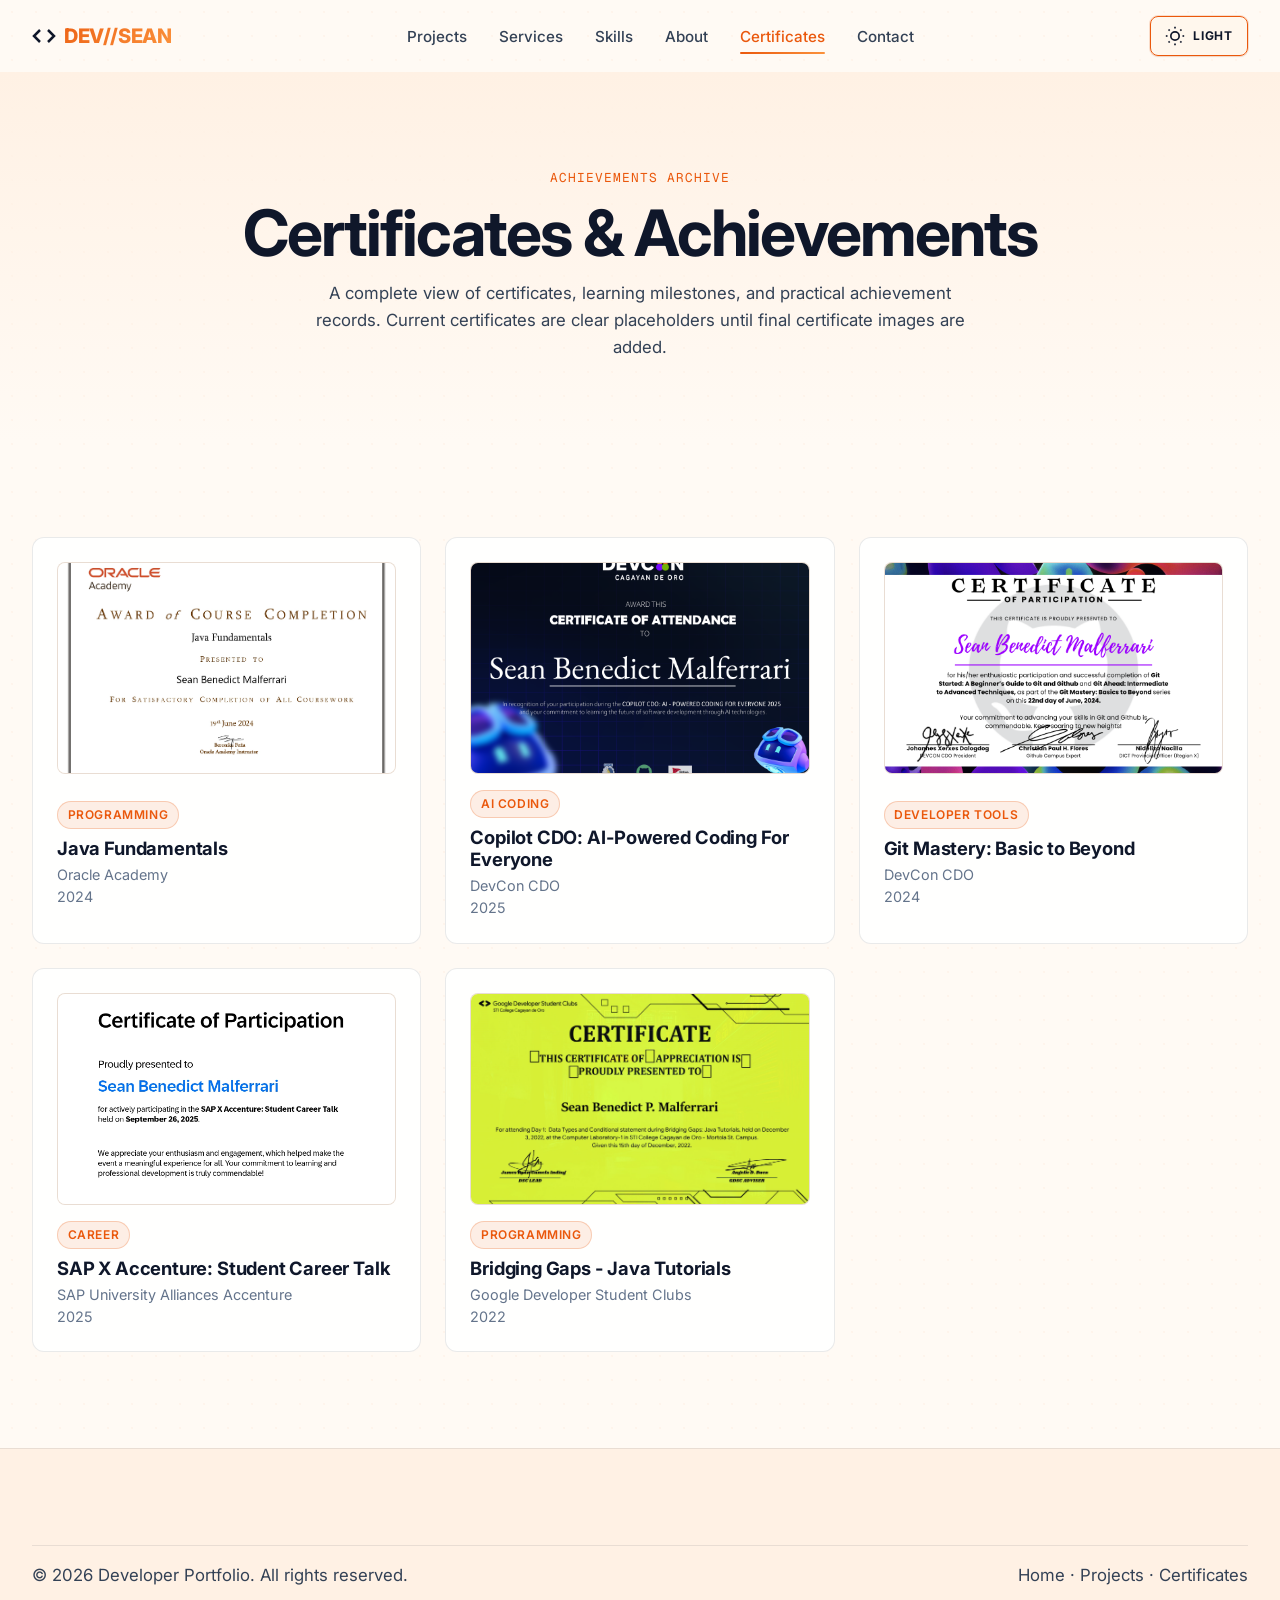
==== commit e157b8a8: "feat: added  projects" ====
--- a/certificates.html
+++ b/certificates.html
@@ -7,6 +7,7 @@
   <title>Certificates | Developer Portfolio</title>
   <meta name="description"
     content="Certificates, achievements, and learning milestones for a practical systems-focused developer.">
+  <link rel="icon" href="assets/icons/favicon.ico" type="image/x-icon">
   <link rel="preconnect" href="https://fonts.googleapis.com">
   <link rel="preconnect" href="https://fonts.gstatic.com" crossorigin>
   <link
@@ -31,7 +32,7 @@
           <polyline points="16 18 22 12 16 6"></polyline>
           <polyline points="8 6 2 12 8 18"></polyline>
         </svg>
-        <span>DEV//PORTFOLIO</span>
+        <span>DEV//SEAN</span>
       </a>
       <nav class="nav-menu" aria-label="Main Navigation">
         <ul class="nav-links">
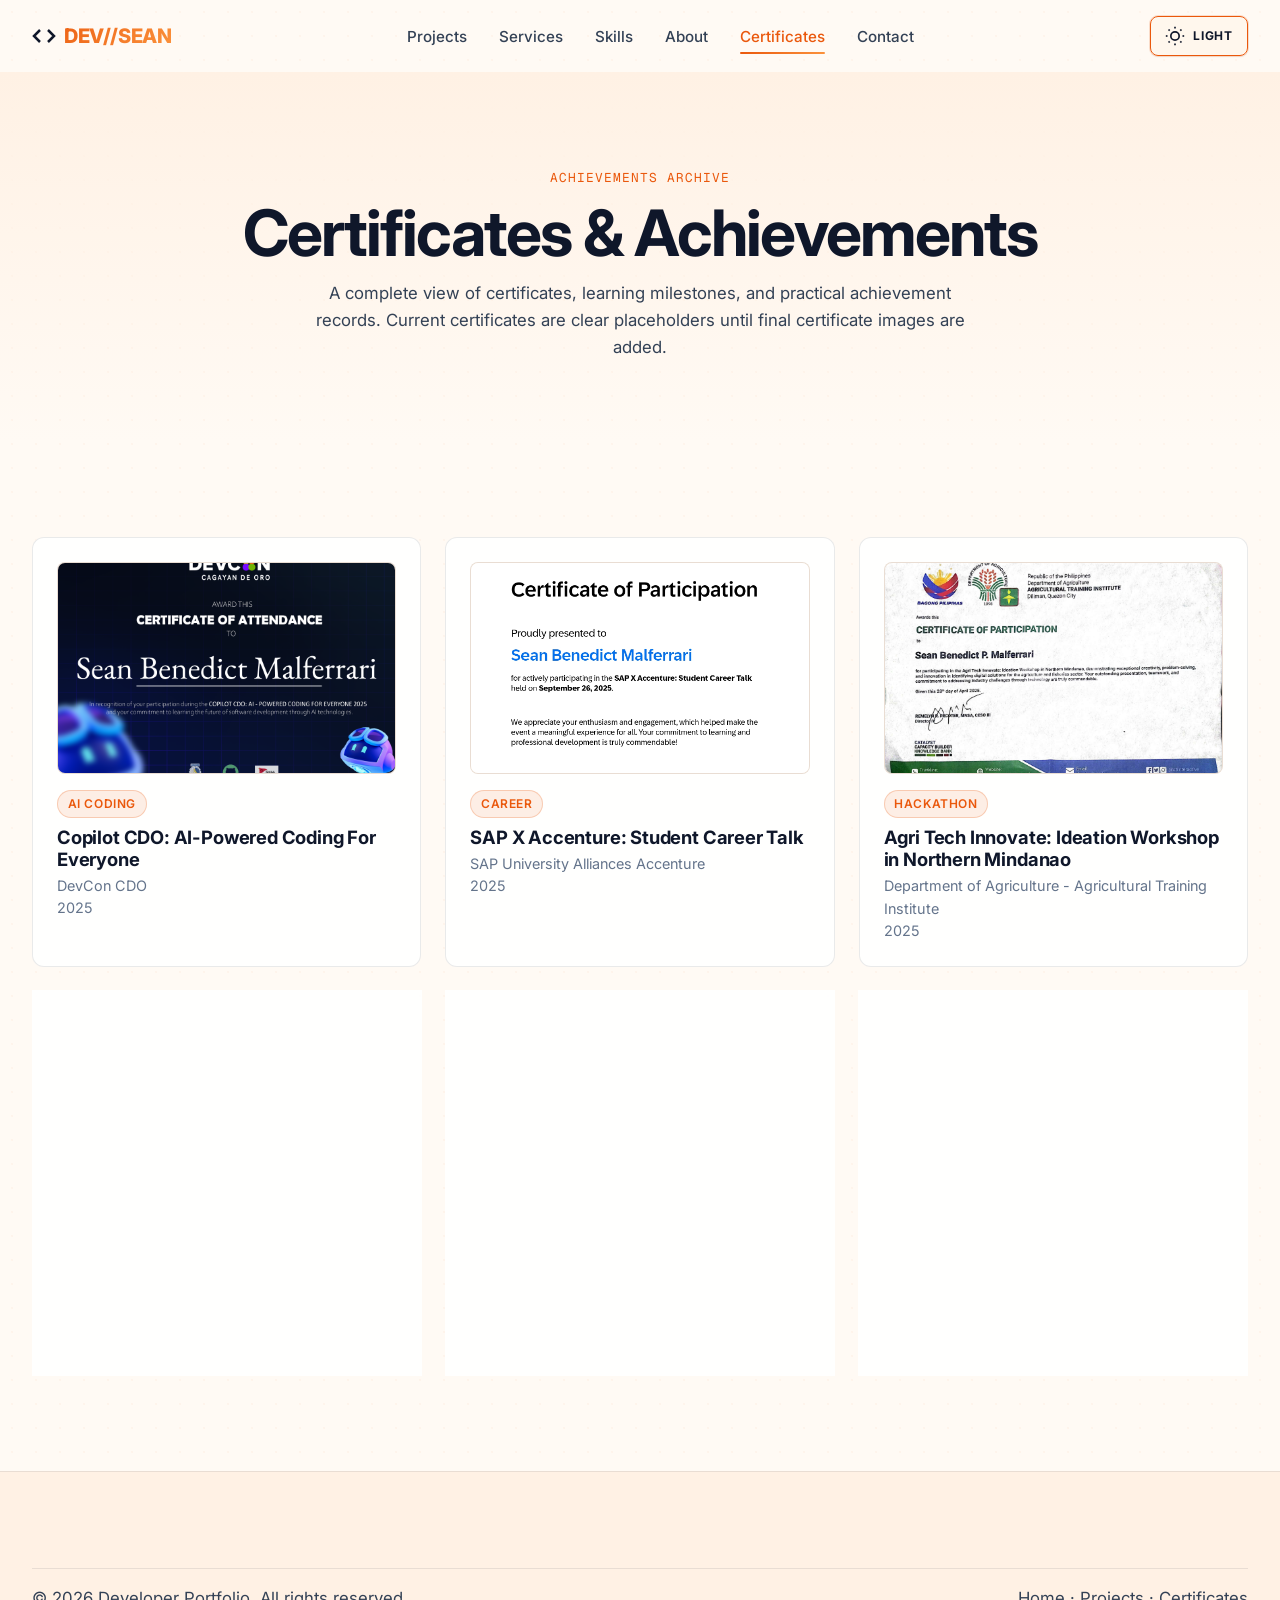
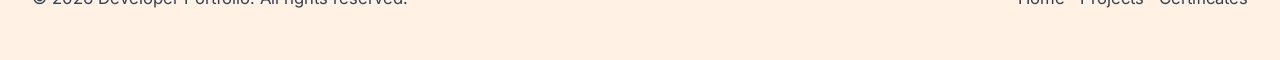
==== commit 57b78d29: "refactor: updated meta tags" ====
--- a/certificates.html
+++ b/certificates.html
@@ -7,6 +7,13 @@
   <title>Certificates | Developer Portfolio</title>
   <meta name="description"
     content="Certificates, achievements, and learning milestones for a practical systems-focused developer.">
+
+  <meta property="og:title" content="Certificates | Developer Portfolio">
+  <meta property="og:description" content="Certificates, achievements, and learning milestones for a practical systems-focused developer.">
+  <meta property="og:image" content="assets/images/profile/profile_two.png">
+  <meta property="og:url" content="https://portfolio-nine-ochre-30.vercel.app/certificates.html">
+  <meta property="og:type" content="website">
+
   <link rel="icon" href="assets/icons/favicon.ico" type="image/x-icon">
   <link rel="preconnect" href="https://fonts.googleapis.com">
   <link rel="preconnect" href="https://fonts.gstatic.com" crossorigin>
--- a/css/variables.css
+++ b/css/variables.css
@@ -35,7 +35,9 @@
   --status-progress: #f59e0b;
   --status-experimental: #8b5cf6;
   --status-case-study: #3b82f6;
-
+  --status-deployed: #6ad5ff;
+  --status-upcoming: #8b5cf6;
+  --status-backlogged: #ff6c6c;
   /* Shadows (Dark Default placeholders, updated below) */
   --shadow-sm: 0 1px 2px 0 rgba(0, 0, 0, 0.05);
   --shadow-md: 0 4px 6px -1px rgba(0, 0, 0, 0.1), 0 2px 4px -1px rgba(0, 0, 0, 0.06);
--- a/css/base.css
+++ b/css/base.css
@@ -11,6 +11,12 @@
   background-image: 
     radial-gradient(var(--bg-grid) 1px, transparent 1px);
   background-size: 24px 24px;
+}
+
+html,
+body {
+  max-width: 100%;
+  overflow-x: hidden;
 }
 
 /* Background Blur blobs */
--- a/css/components.css
+++ b/css/components.css
@@ -178,6 +178,30 @@
   background-color: rgba(59, 130, 246, 0.1);
   color: var(--status-case-study);
   border: 1px solid rgba(59, 130, 246, 0.2);
+}
+
+.badge-upcoming {
+  background-color: color-mix(in srgb, #8b5cf6 14%, transparent);
+  color: var(--status-upcoming);
+  border: 1px solid color-mix(in srgb, #8b5cf6 32%, transparent);
+}
+
+.badge-deployed {
+  background-color: rgba(16, 185, 129, 0.12);
+  color: var(--status-deployed);
+  border: 1px solid rgba(16, 185, 129, 0.28);
+}
+
+.badge-backlogged {
+  background-color: rgba(148, 163, 184, 0.12);
+  color: var(--status-backlogged);
+  border: 1px solid rgba(148, 163, 184, 0.24);
+}
+
+.badge-status {
+  background-color: color-mix(in srgb, var(--text-muted) 12%, transparent);
+  color: var(--text-secondary);
+  border: 1px solid color-mix(in srgb, var(--text-muted) 24%, transparent);
 }
 
 .badge-category {
@@ -239,6 +263,7 @@
   width: 100%;
   height: 100%;
   object-fit: cover;
+  object-position: center;
   transition: transform var(--transition-slow);
   display: block;
 }
@@ -276,7 +301,16 @@
   transition: color var(--transition-fast);
 }
 
-.project-card:hover .project-title {
+.project-title-link {
+  color: inherit;
+  text-decoration: none;
+  outline-offset: 4px;
+  transition: color var(--transition-fast);
+}
+
+.project-title-link:hover,
+.project-title-link:focus-visible,
+.project-card:hover .project-title-link {
   color: var(--accent-primary);
 }
 
@@ -297,16 +331,17 @@
 
 .project-actions {
   display: flex;
-  flex-wrap: wrap;
+  flex-wrap: nowrap;
   gap: var(--space-sm);
   margin-top: auto;
 }
 
 .project-actions .btn {
-  flex: 1 1 8.5rem;
+  flex: 1 1 0;
   padding: 0.55rem 1rem;
   font-size: 0.85rem;
   min-width: 0;
+  white-space: normal;
 }
 
 /* Service Cards */
--- a/css/sections.css
+++ b/css/sections.css
@@ -269,6 +269,7 @@
 
 .hero-actions {
   align-items: center;
+  justify-content: flex-start;
 }
 
 .hero-actions .btn {
@@ -278,6 +279,7 @@
 .hero-socials {
   width: 100%;
   align-items: center;
+  justify-content: flex-start;
 }
 
 .social-label {
@@ -374,11 +376,11 @@
 }
 
 .project-actions {
-  flex-wrap: wrap;
+  flex-wrap: nowrap;
 }
 
 .project-actions .btn {
-  min-width: min(100%, 8.5rem);
+  min-width: 0;
 }
 
 .services-grid,
@@ -389,6 +391,7 @@
 }
 .certificate-grid {
   grid-template-columns: repeat(3, minmax(min(100%, 280px), 1fr));
+  align-items: stretch;
 }
 .skills-grid {
   display: flex;
@@ -567,8 +570,16 @@
 
 .certificate-card {
   display: grid;
+  grid-template-rows: auto 1fr;
   gap: var(--space-md);
   cursor: pointer;
+  min-width: 0;
+  height: 100%;
+  align-content: start;
+}
+
+.certificate-card > div {
+  min-width: 0;
 }
 
 .certificate-card:focus-visible {
@@ -580,6 +591,7 @@
   width: 100%;
   aspect-ratio: 16 / 10;
   object-fit: cover;
+  object-position: center;
   border-radius: var(--radius-sm);
   border: 1px solid var(--border-color);
   background: var(--bg-secondary);
@@ -588,6 +600,7 @@
 .certificate-card h3 {
   margin: var(--space-xs) 0 var(--space-2xs);
   font-size: 1.15rem;
+  overflow-wrap: anywhere;
 }
 
 .certificate-card p,
@@ -595,6 +608,7 @@
   display: block;
   font-size: 0.9rem;
   color: var(--text-muted);
+  overflow-wrap: anywhere;
 }
 
 .certificate-modal {
@@ -624,6 +638,7 @@
   width: min(920px, 100%);
   max-height: min(86vh, 860px);
   overflow: auto;
+  overflow-x: hidden;
   border-radius: var(--radius-md);
   border: 1px solid var(--border-color-hover);
   background: var(--bg-surface-solid);
@@ -650,6 +665,7 @@
   width: 100%;
   max-height: 66vh;
   object-fit: contain;
+  object-position: center;
   display: block;
   background: var(--bg-secondary);
 }
@@ -759,19 +775,19 @@
 
   .hero-copy p,
   .about-copy p {
-    text-align: justify;
+    text-align: center;
   }
 
   .hero-actions .btn {
-    flex: 1 1 10rem;
+    flex: 1 1 11rem;
   }
 
   .hero-socials {
-    justify-content: flex-start;
+    justify-content: center;
   }
 
   .social-label {
-    flex-basis: 100%;
+    flex-basis: auto;
   }
 
   .profile-frame {
--- a/css/responsive.css
+++ b/css/responsive.css
@@ -72,6 +72,10 @@
     grid-template-columns: 1fr;
   }
 
+  .certificate-grid {
+    grid-template-columns: repeat(2, minmax(0, 1fr));
+  }
+
   .services-grid,
   .stack-grid {
     grid-template-columns: repeat(2, minmax(0, 1fr));
@@ -139,6 +143,33 @@
     grid-template-columns: 1fr !important;
   }
 
+  .hero-layout,
+  .hero-section > .container {
+    gap: var(--space-xl);
+    justify-items: center;
+  }
+
+  .hero-visual {
+    order: -1;
+    width: 100%;
+    max-width: min(20rem, 82vw);
+    margin: 0 auto;
+  }
+
+  .profile-frame {
+    width: 100%;
+    margin: 0 auto;
+    padding: var(--space-xs);
+  }
+
+  .profile-status {
+    left: var(--space-sm);
+    right: var(--space-sm);
+    bottom: var(--space-sm);
+    padding: 0.55rem 0.65rem;
+    font-size: 0.78rem;
+  }
+
   .hero-copy,
   .about-copy,
   .contact-copy {
@@ -146,16 +177,34 @@
     align-items: center;
   }
 
-  .hero-actions,
-  .project-actions {
+  .hero-copy {
+    width: 100%;
+  }
+
+  .hero-actions {
     width: 100%;
     flex-direction: row;
     flex-wrap: wrap;
-  }
-
-  .hero-actions .btn,
+    justify-content: center;
+    max-width: 42rem;
+    margin-inline: auto;
+  }
+
+  .project-actions {
+    width: 100%;
+    flex-direction: row;
+    flex-wrap: nowrap;
+  }
+
+  .hero-actions .btn {
+    flex: 1 1 11rem;
+    min-width: min(100%, 11rem);
+    justify-content: center;
+  }
+
   .project-actions .btn {
-    flex: 1 1 10rem;
+    flex: 1 1 0;
+    min-width: 0;
     justify-content: center;
   }
 
@@ -164,12 +213,19 @@
     flex-direction: row;
     flex-wrap: wrap;
     justify-content: center;
+  }
+
+  .hero-lead {
+    max-width: 58ch;
+    margin-inline: auto;
+    text-align: center;
   }
 
   .project-bento-grid,
   .project-bento,
   .projects-gallery,
   .services-grid,
+  .certificate-grid,
   .stack-grid,
   .about-stats,
   .contact-methods,
@@ -219,6 +275,65 @@
   .contact-method {
     padding: var(--space-sm);
   }
+
+  .certificate-card {
+    gap: var(--space-sm);
+  }
+
+  .certificate-image {
+    aspect-ratio: 16 / 11;
+    max-height: 15rem;
+  }
+
+  .certificate-modal {
+    align-items: stretch;
+    padding: var(--space-sm);
+  }
+
+  .certificate-modal__dialog {
+    width: 100%;
+    max-height: calc(100dvh - (var(--space-sm) * 2));
+    margin: auto 0;
+  }
+
+  .certificate-modal__close {
+    top: var(--space-xs);
+    right: var(--space-xs);
+    width: 2.75rem;
+    height: 2.75rem;
+  }
+
+  .certificate-modal__image {
+    max-height: 58dvh;
+  }
+
+  .certificate-modal__content {
+    padding: var(--space-md);
+  }
+}
+
+@media (max-width: 640px) {
+  .hero-actions {
+    flex-direction: column;
+    align-items: stretch;
+    max-width: min(100%, 22rem);
+  }
+
+  .hero-actions .btn {
+    width: 100%;
+    min-height: 2.9rem;
+    flex: 0 0 auto;
+  }
+
+  .hero-socials {
+    justify-content: center;
+  }
+
+  .social-label {
+    flex-basis: 100%;
+    margin-right: 0;
+    text-align: center;
+  }
 }
 
 @media (max-width: 480px) {
@@ -230,9 +345,30 @@
     padding: var(--space-md);
   }
 
-  .project-actions .btn,
   .hero-actions .btn {
-    flex-basis: 100%;
+    flex-basis: auto;
+  }
+
+  .project-actions .btn {
+    flex: 1 1 0;
+    min-width: 0;
+  }
+
+  .hero-visual {
+    max-width: min(17rem, 78vw);
+  }
+
+  .hero-section {
+    min-height: auto;
+  }
+
+  .project-badges {
+    gap: 0.2rem;
+  }
+
+  .badge {
+    font-size: 0.68rem;
+    padding: 0.22rem 0.48rem;
   }
 
   .theme-toggle {
